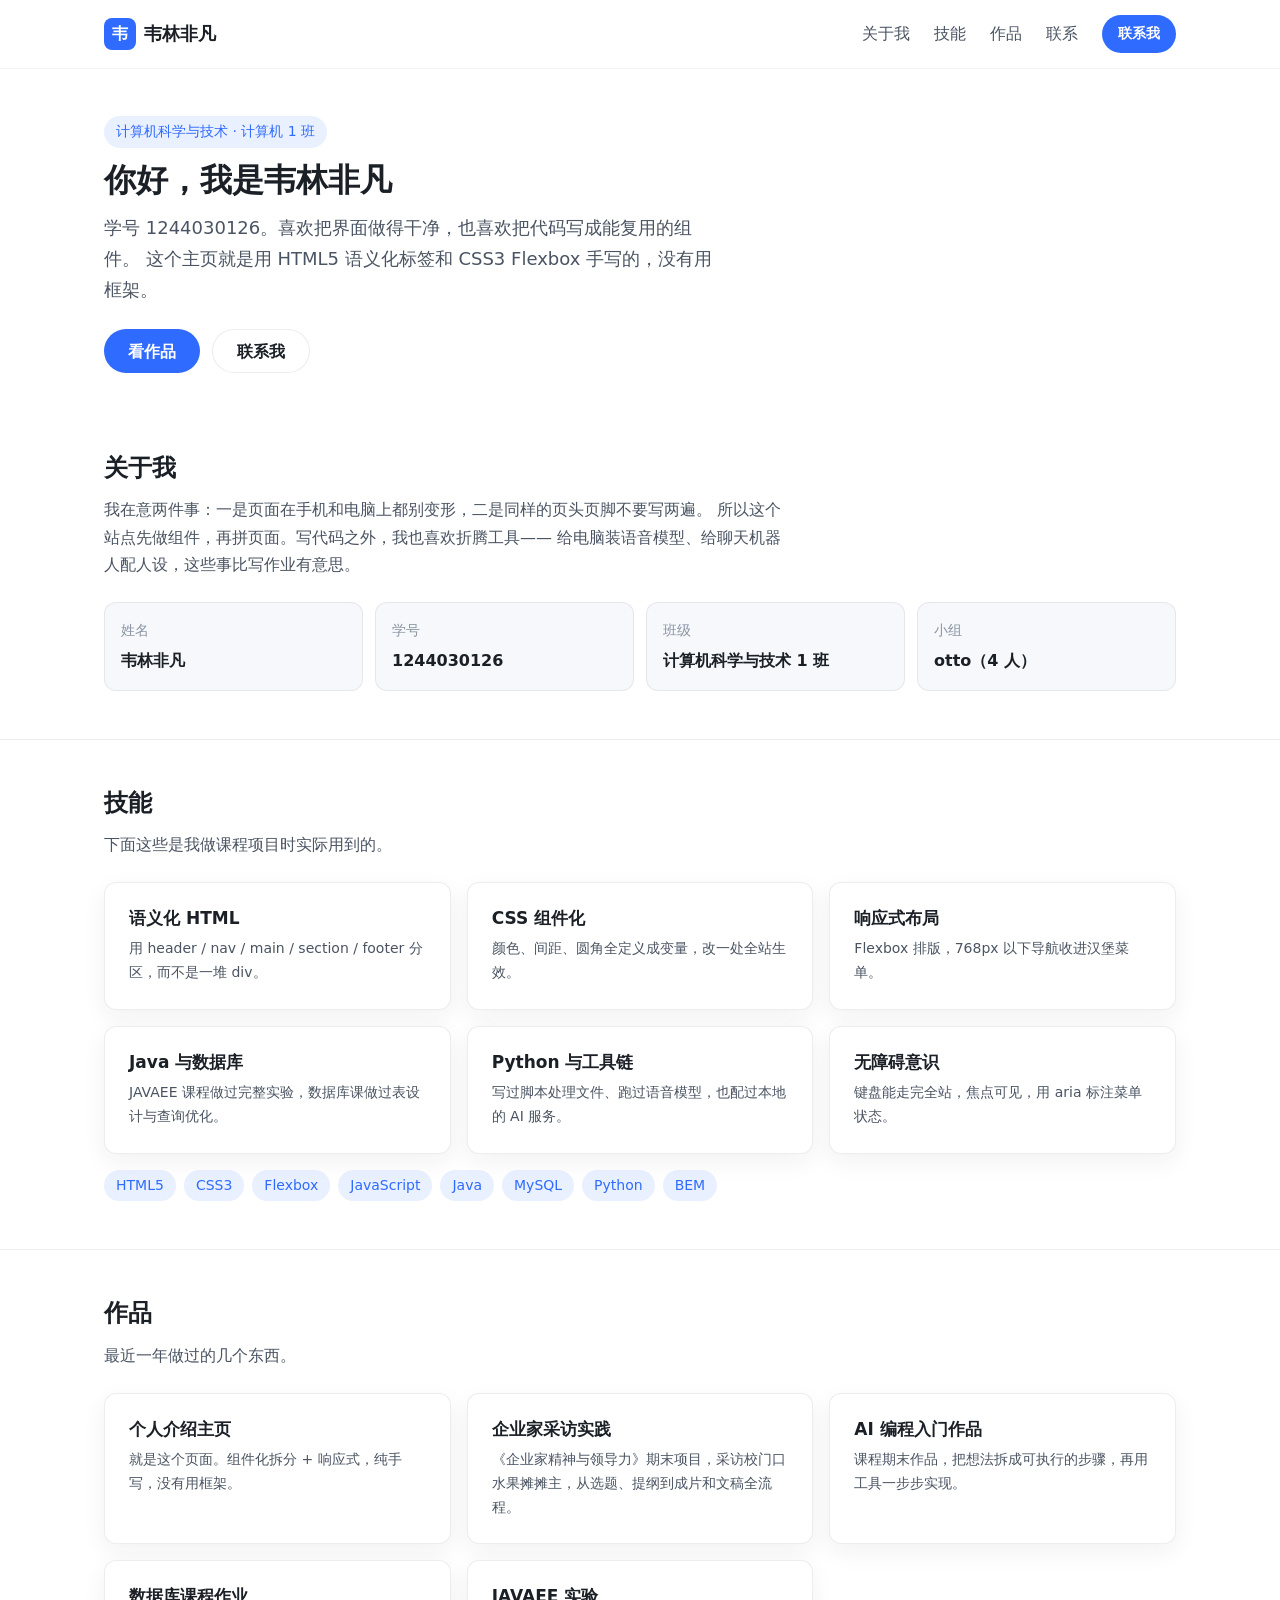
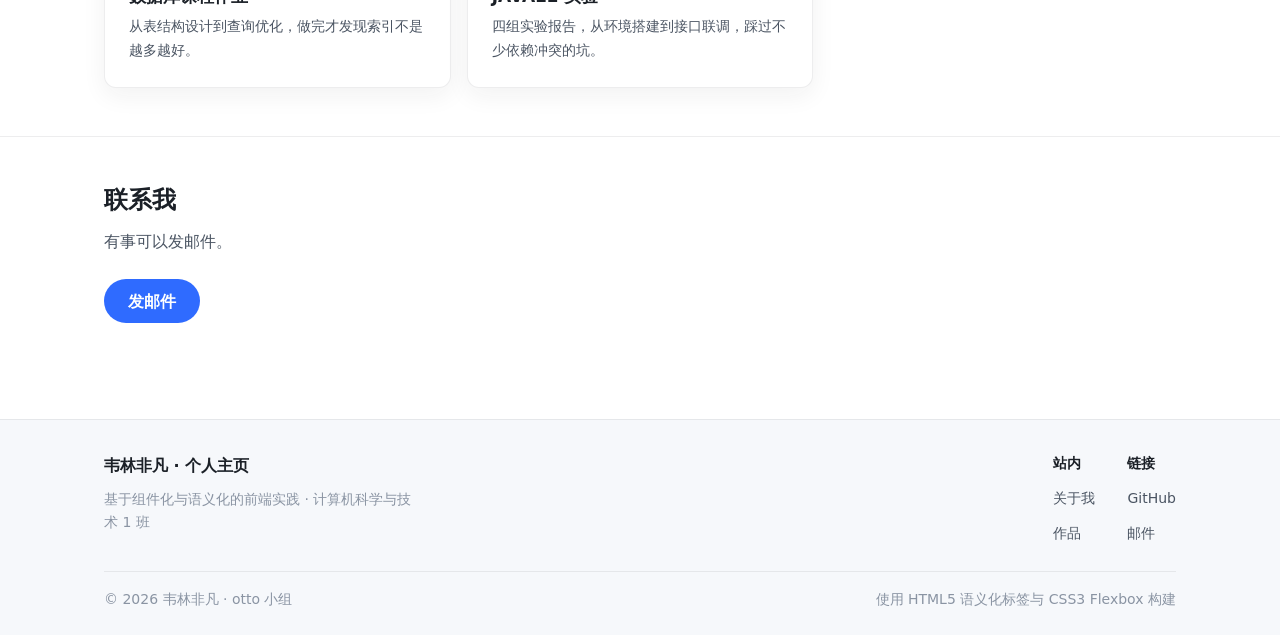
==== index.html @ 9b6e320e "feat: 个人主页组件化实现与任务三交付 - 新增 header/nav/footer 三组件，调整导航语义与 aria 状态 - 统一设计令牌（颜色/间距/圆角），组件内只引用变量 - 响应式：7" ====
<!DOCTYPE html>
<html lang="zh-CN">
<head>
  <meta charset="UTF-8">
  <meta name="viewport" content="width=device-width, initial-scale=1">
  <title>韦林非凡 · 个人主页</title>
  <meta name="description" content="韦林非凡的个人介绍主页：计算机科学与技术专业，计算机 1 班。">
  <link rel="stylesheet" href="css/common.css">

  <style>
    .section { padding: var(--space-7) 0; }
    .section + .section { border-top: 1px solid var(--color-line); }
    .section__lead { max-width: 680px; color: var(--color-body); }

    .hero { padding: var(--space-7) 0 var(--space-6); }
    .hero__eyebrow {
      display: inline-block; margin-bottom: var(--space-3);
      padding: var(--space-1) var(--space-3);
      border-radius: var(--radius-pill);
      background: var(--color-primary-soft);
      color: var(--color-primary);
      font-size: var(--text-small);
    }
    .hero__title { font-size: var(--text-h1); margin-bottom: var(--space-3); }
    .hero__desc { max-width: 620px; font-size: 18px; color: var(--color-body); }
    .hero__actions { display: flex; flex-wrap: wrap; gap: var(--space-3); margin-top: var(--space-5); }

    .btn {
      display: inline-flex; align-items: center; justify-content: center;
      height: 44px; padding: 0 var(--space-5);
      border-radius: var(--radius-pill);
      font-size: var(--text-body); font-weight: 600;
      transition: background .2s var(--ease), color .2s var(--ease);
    }
    .btn--primary { background: var(--color-primary); color: #fff; }
    .btn--primary:hover { background: var(--color-primary-dark); color: #fff; }
    .btn--ghost { border: 1px solid var(--color-line); color: var(--color-ink); background: var(--color-bg); }
    .btn--ghost:hover { border-color: var(--color-primary); color: var(--color-primary); }

    .card-grid {
      display: grid; gap: var(--space-4);
      grid-template-columns: repeat(auto-fill, minmax(260px, 1fr));
    }
    .card {
      padding: var(--space-5);
      background: var(--color-bg);
      border: 1px solid var(--color-line);
      border-radius: var(--radius-md);
      box-shadow: var(--card-shadow);
      transition: transform .2s var(--ease);
    }
    .card:hover { transform: translateY(-3px); }
    .card__title { margin: 0 0 var(--space-2); font-size: 17px; font-weight: 700; color: var(--color-ink); }
    .card__text { margin: 0; font-size: var(--text-small); color: var(--color-body); }

    .tag-list { display: flex; flex-wrap: wrap; gap: var(--space-2); margin-top: var(--space-4); }
    .tag {
      padding: var(--space-1) var(--space-3);
      border-radius: var(--radius-pill);
      background: var(--color-primary-soft);
      color: var(--color-primary);
      font-size: var(--text-small);
    }

    .info-list {
      display: grid; gap: var(--space-3);
      grid-template-columns: repeat(auto-fill, minmax(220px, 1fr));
      margin: var(--space-5) 0 0; padding: 0; list-style: none;
    }
    .info-list__item {
      padding: var(--space-4);
      border: 1px solid var(--color-line);
      border-radius: var(--radius-md);
      background: var(--color-bg-soft);
    }
    .info-list__label { display: block; font-size: var(--text-small); color: var(--color-muted); margin-bottom: var(--space-1); }
    .info-list__value { font-weight: 600; color: var(--color-ink); }
  </style>
</head>
<body>

  <a class="skip-link" href="#main">跳到主内容</a>

  <div data-include="components/header.html"></div>

  <main id="main">

    <!-- ===== 首屏 ===== -->
    <section class="hero">
      <div class="container">
        <span class="hero__eyebrow">计算机科学与技术 · 计算机 1 班</span>
        <h1 class="hero__title">你好，我是韦林非凡</h1>
        <p class="hero__desc">
          学号 1244030126。喜欢把界面做得干净，也喜欢把代码写成能复用的组件。
          这个主页就是用 HTML5 语义化标签和 CSS3 Flexbox 手写的，没有用框架。
        </p>
        <div class="hero__actions">
          <a class="btn btn--primary" href="#works">看作品</a>
          <a class="btn btn--ghost" href="#contact">联系我</a>
        </div>
      </div>
    </section>

    <!-- ===== 关于我 ===== -->
    <section class="section" id="about">
      <div class="container">
        <h2>关于我</h2>
        <p class="section__lead">
          我在意两件事：一是页面在手机和电脑上都别变形，二是同样的页头页脚不要写两遍。
          所以这个站点先做组件，再拼页面。写代码之外，我也喜欢折腾工具——
          给电脑装语音模型、给聊天机器人配人设，这些事比写作业有意思。
        </p>
        <ul class="info-list">
          <li class="info-list__item">
            <span class="info-list__label">姓名</span>
            <span class="info-list__value">韦林非凡</span>
          </li>
          <li class="info-list__item">
            <span class="info-list__label">学号</span>
            <span class="info-list__value">1244030126</span>
          </li>
          <li class="info-list__item">
            <span class="info-list__label">班级</span>
            <span class="info-list__value">计算机科学与技术 1 班</span>
          </li>
          <li class="info-list__item">
            <span class="info-list__label">小组</span>
            <span class="info-list__value">otto（4 人）</span>
          </li>
        </ul>
      </div>
    </section>

    <!-- ===== 技能 ===== -->
    <section class="section" id="skills">
      <div class="container">
        <h2>技能</h2>
        <p class="section__lead">下面这些是我做课程项目时实际用到的。</p>
        <div class="card-grid" style="margin-top: var(--space-5);">
          <article class="card">
            <h3 class="card__title">语义化 HTML</h3>
            <p class="card__text">用 header / nav / main / section / footer 分区，而不是一堆 div。</p>
          </article>
          <article class="card">
            <h3 class="card__title">CSS 组件化</h3>
            <p class="card__text">颜色、间距、圆角全定义成变量，改一处全站生效。</p>
          </article>
          <article class="card">
            <h3 class="card__title">响应式布局</h3>
            <p class="card__text">Flexbox 排版，768px 以下导航收进汉堡菜单。</p>
          </article>
          <article class="card">
            <h3 class="card__title">Java 与数据库</h3>
            <p class="card__text">JAVAEE 课程做过完整实验，数据库课做过表设计与查询优化。</p>
          </article>
          <article class="card">
            <h3 class="card__title">Python 与工具链</h3>
            <p class="card__text">写过脚本处理文件、跑过语音模型，也配过本地的 AI 服务。</p>
          </article>
          <article class="card">
            <h3 class="card__title">无障碍意识</h3>
            <p class="card__text">键盘能走完全站，焦点可见，用 aria 标注菜单状态。</p>
          </article>
        </div>
        <div class="tag-list">
          <span class="tag">HTML5</span>
          <span class="tag">CSS3</span>
          <span class="tag">Flexbox</span>
          <span class="tag">JavaScript</span>
          <span class="tag">Java</span>
          <span class="tag">MySQL</span>
          <span class="tag">Python</span>
          <span class="tag">BEM</span>
        </div>
      </div>
    </section>

    <!-- ===== 作品 ===== -->
    <section class="section" id="works">
      <div class="container">
        <h2>作品</h2>
        <p class="section__lead">最近一年做过的几个东西。</p>
        <div class="card-grid" style="margin-top: var(--space-5);">
          <article class="card">
            <h3 class="card__title">个人介绍主页</h3>
            <p class="card__text">就是这个页面。组件化拆分 + 响应式，纯手写，没有用框架。</p>
          </article>
          <article class="card">
            <h3 class="card__title">企业家采访实践</h3>
            <p class="card__text">《企业家精神与领导力》期末项目，采访校门口水果摊摊主，从选题、提纲到成片和文稿全流程。</p>
          </article>
          <article class="card">
            <h3 class="card__title">AI 编程入门作品</h3>
            <p class="card__text">课程期末作品，把想法拆成可执行的步骤，再用工具一步步实现。</p>
          </article>
          <article class="card">
            <h3 class="card__title">数据库课程作业</h3>
            <p class="card__text">从表结构设计到查询优化，做完才发现索引不是越多越好。</p>
          </article>
          <article class="card">
            <h3 class="card__title">JAVAEE 实验</h3>
            <p class="card__text">四组实验报告，从环境搭建到接口联调，踩过不少依赖冲突的坑。</p>
          </article>
        </div>
      </div>
    </section>

    <!-- ===== 联系 ===== -->
    <section class="section" id="contact">
      <div class="container">
        <h2>联系我</h2>
        <p class="section__lead">
          有事可以发邮件。
        </p>
        <div class="hero__actions">
          <a class="btn btn--primary" href="mailto:702524434@qq.com">发邮件</a>
        </div>
      </div>
    </section>

  </main>

  <div data-include="components/footer.html"></div>

  <script src="js/common.js"></script>
  <script src="js/include.js"></script>
</body>
</html>
---- css/common.css ----
/* ============================================================
   common.css —— 全站共享样式表
   个人介绍静态主页 · 任务二「组件开发与样式统一」
   规范来源：《需求洞察与架构设计说明书》5.5 设计令牌 / 7.2 CSS 组件化
   ------------------------------------------------------------
   结构：
     1. 设计令牌（:root）
     2. 基础重置与排版
     3. 布局容器
     4. 页头 site-header
     5. 导航 site-nav
     6. 页脚 site-footer
     7. 响应式（<= 768px / <= 480px）
   ============================================================ */

/* ---------- 1. 设计令牌 ---------- */
:root {
  /* 颜色 */
  --color-primary: #2F6BFF;
  --color-primary-dark: #1E52CC;
  --color-primary-soft: rgba(47, 107, 255, .10);
  --color-ink: #1B2027;
  --color-body: #4A5462;
  --color-muted: #8A94A3;
  --color-bg: #FFFFFF;
  --color-bg-soft: #F6F8FB;
  --color-line: rgba(27, 32, 39, .08);

  /* 字体：系统字体栈，零加载成本 */
  --font-sans: system-ui, -apple-system, "Segoe UI", "PingFang SC",
    "Hiragino Sans GB", "Microsoft YaHei", "Noto Sans SC", sans-serif;

  /* 字号 */
  --text-h1: 32px;
  --text-h2: 24px;
  --text-body: 16px;
  --text-small: 14px;

  /* 间距：基数 8，全部为 4 的倍数 */
  --space-1: 4px;
  --space-2: 8px;
  --space-3: 12px;
  --space-4: 16px;
  --space-5: 24px;
  --space-6: 32px;
  --space-7: 48px;

  /* 圆角 */
  --radius-sm: 8px;
  --radius-md: 12px;
  --radius-lg: 20px;
  --radius-pill: 999px;

  /* 阴影与层级 */
  --card-shadow: 0 8px 24px rgba(27, 32, 39, .06);
  --header-shadow: 0 1px 0 rgba(27, 32, 39, .06);
  --z-header: 100;
  --z-nav: 90;

  /* 尺寸 */
  --header-height: 68px;
  --container-max: 1120px;
  --ease: cubic-bezier(.4, 0, .2, 1);
}

/* ---------- 2. 基础重置与排版 ---------- */
*,
*::before,
*::after { box-sizing: border-box; }

html { -webkit-text-size-adjust: 100%; }

body {
  margin: 0;
  font-family: var(--font-sans);
  font-size: var(--text-body);
  line-height: 1.7;
  color: var(--color-body);
  background: var(--color-bg);
  -webkit-font-smoothing: antialiased;
}

body.is-nav-open { overflow: hidden; }

h1, h2, h3 {
  color: var(--color-ink);
  line-height: 1.3;
  margin: 0 0 var(--space-3);
}
h1 { font-size: var(--text-h1); }
h2 { font-size: var(--text-h2); }

p { margin: 0 0 var(--space-4); }

a {
  color: var(--color-primary);
  text-decoration: none;
  transition: color .2s var(--ease);
}
a:hover { color: var(--color-primary-dark); }

img { max-width: 100%; display: block; }

:focus-visible {
  outline: 2px solid var(--color-primary);
  outline-offset: 3px;
  border-radius: var(--radius-sm);
}

/* 跳转到主内容：键盘用户可见，鼠标用户看不见 */
.skip-link {
  position: absolute;
  left: var(--space-4);
  top: -60px;
  z-index: calc(var(--z-header) + 1);
  padding: var(--space-2) var(--space-4);
  background: var(--color-primary);
  color: #fff;
  border-radius: var(--radius-sm);
  transition: top .2s var(--ease);
}
.skip-link:focus { top: var(--space-3); color: #fff; }

/* ---------- 3. 布局容器 ---------- */
.container {
  width: 100%;
  max-width: var(--container-max);
  margin: 0 auto;
  padding: 0 var(--space-5);
}

/* ---------- 4. 页头 site-header ---------- */
.site-header {
  position: sticky;
  top: 0;
  z-index: var(--z-header);
  background: rgba(255, 255, 255, .92);
  backdrop-filter: saturate(180%) blur(12px);
  box-shadow: var(--header-shadow);
}

.site-header__inner {
  display: flex;
  align-items: center;
  justify-content: space-between;
  gap: var(--space-4);
  min-height: var(--header-height);
}

/* Logo：品牌标记 + 文字 */
.site-header__logo {
  display: inline-flex;
  align-items: center;
  gap: var(--space-2);
  font-weight: 700;
  font-size: 18px;
  color: var(--color-ink);
  flex: 0 0 auto;
}
.site-header__logo:hover { color: var(--color-primary); }

.site-header__logo-mark {
  display: grid;
  place-items: center;
  width: 32px;
  height: 32px;
  border-radius: var(--radius-sm);
  background: var(--color-primary);
  color: #fff;
  font-size: 16px;
  line-height: 1;
}

/* ---------- 5. 导航 site-nav ---------- */
.site-nav {
  display: flex;
  align-items: center;
  gap: var(--space-5);
}

.site-nav__list {
  display: flex;
  align-items: center;
  gap: var(--space-5);
  margin: 0;
  padding: 0;
  list-style: none;
}

.site-nav__link {
  position: relative;
  display: block;
  padding: var(--space-2) 0;
  color: var(--color-body);
  font-size: var(--text-body);
}
.site-nav__link::after {
  content: "";
  position: absolute;
  left: 0;
  bottom: 0;
  width: 0;
  height: 2px;
  background: var(--color-primary);
  border-radius: 2px;
  transition: width .25s var(--ease);
}
.site-nav__link:hover,
.site-nav__link:focus-visible { color: var(--color-ink); }
.site-nav__link:hover::after,
.site-nav__link:focus-visible::after { width: 100%; }

/* 当前页 */
.site-nav__link--active {
  color: var(--color-primary);
  font-weight: 600;
}
.site-nav__link--active::after { width: 100%; }

/* 导航尾部按钮（比如「联系我」） */
.site-nav__cta {
  display: inline-flex;
  align-items: center;
  height: 38px;
  padding: 0 var(--space-4);
  border-radius: var(--radius-pill);
  background: var(--color-primary);
  color: #fff;
  font-size: var(--text-small);
  font-weight: 600;
}
.site-nav__cta:hover { background: var(--color-primary-dark); color: #fff; }

/* 汉堡按钮：桌面隐藏 */
.site-header__toggle {
  display: none;
  width: 44px;
  height: 44px;
  padding: 0;
  border: 1px solid var(--color-line);
  border-radius: var(--radius-sm);
  background: var(--color-bg);
  cursor: pointer;
  align-items: center;
  justify-content: center;
}

.site-header__toggle-bar {
  position: relative;
  display: block;
  width: 20px;
  height: 2px;
  background: var(--color-ink);
  border-radius: 2px;
  transition: background .2s var(--ease);
}
.site-header__toggle-bar::before,
.site-header__toggle-bar::after {
  content: "";
  position: absolute;
  left: 0;
  width: 20px;
  height: 2px;
  background: var(--color-ink);
  border-radius: 2px;
  transition: transform .25s var(--ease), top .25s var(--ease);
}
.site-header__toggle-bar::before { top: -6px; }
.site-header__toggle-bar::after { top: 6px; }

/* 展开态：变成叉 */
.site-header__toggle[aria-expanded="true"] .site-header__toggle-bar { background: transparent; }
.site-header__toggle[aria-expanded="true"] .site-header__toggle-bar::before { top: 0; transform: rotate(45deg); }
.site-header__toggle[aria-expanded="true"] .site-header__toggle-bar::after { top: 0; transform: rotate(-45deg); }

/* ---------- 6. 页脚 site-footer ---------- */
.site-footer {
  margin-top: var(--space-7);
  padding: var(--space-6) 0 var(--space-5);
  background: var(--color-bg-soft);
  border-top: 1px solid var(--color-line);
}

.site-footer__inner {
  display: flex;
  flex-wrap: wrap;
  align-items: flex-start;
  justify-content: space-between;
  gap: var(--space-5);
}

.site-footer__brand { max-width: 320px; }
.site-footer__title {
  margin: 0 0 var(--space-2);
  font-size: var(--text-body);
  font-weight: 700;
  color: var(--color-ink);
}
.site-footer__desc {
  margin: 0;
  font-size: var(--text-small);
  color: var(--color-muted);
}

.site-footer__links {
  display: flex;
  gap: var(--space-6);
  flex-wrap: wrap;
}
.site-footer__col-title {
  margin: 0 0 var(--space-2);
  font-size: var(--text-small);
  font-weight: 600;
  color: var(--color-ink);
}
.site-footer__list {
  margin: 0;
  padding: 0;
  list-style: none;
  display: grid;
  gap: var(--space-2);
}
.site-footer__list a {
  font-size: var(--text-small);
  color: var(--color-body);
}
.site-footer__list a:hover { color: var(--color-primary); }

.site-footer__bottom {
  margin-top: var(--space-5);
  padding-top: var(--space-4);
  border-top: 1px solid var(--color-line);
  display: flex;
  flex-wrap: wrap;
  gap: var(--space-2);
  align-items: center;
  justify-content: space-between;
  font-size: var(--text-small);
  color: var(--color-muted);
}

/* ---------- 7. 响应式 ---------- */
@media (max-width: 768px) {
  :root {
    --text-h1: 26px;
    --text-h2: 20px;
    --header-height: 60px;
  }

  .container { padding: 0 var(--space-4); }

  /* 汉堡出现 */
  .site-header__toggle { display: inline-flex; }

  /* 导航变成抽屉 */
  .site-nav {
    position: fixed;
    inset: var(--header-height) 0 auto 0;
    display: block;
    padding: var(--space-4) var(--space-4) var(--space-5);
    background: var(--color-bg);
    border-top: 1px solid var(--color-line);
    box-shadow: var(--card-shadow);
    transform: translateY(-8px);
    opacity: 0;
    visibility: hidden;
    pointer-events: none;
    transition: opacity .22s var(--ease), transform .22s var(--ease), visibility .22s;
    z-index: var(--z-nav);
    max-height: calc(100vh - var(--header-height));
    overflow-y: auto;
  }

  .site-nav.is-open {
    transform: translateY(0);
    opacity: 1;
    visibility: visible;
    pointer-events: auto;
  }

  .site-nav__list {
    flex-direction: column;
    align-items: stretch;
    gap: 0;
  }

  .site-nav__item + .site-nav__item { border-top: 1px solid var(--color-line); }

  .site-nav__link {
    padding: var(--space-3) var(--space-2);
    font-size: 17px;
  }
  .site-nav__link::after { display: none; }

  .site-nav__cta {
    margin-top: var(--space-4);
    width: 100%;
    justify-content: center;
    height: 44px;
  }

  .site-footer__inner { flex-direction: column; }
  .site-footer__links { gap: var(--space-5); }
}

@media (max-width: 480px) {
  .site-footer__bottom { flex-direction: column; align-items: flex-start; }
}

/* 尊重「减少动态效果」的系统偏好 */
@media (prefers-reduced-motion: reduce) {
  *,
  *::before,
  *::after {
    animation-duration: .001ms !important;
    transition-duration: .001ms !important;
  }
}
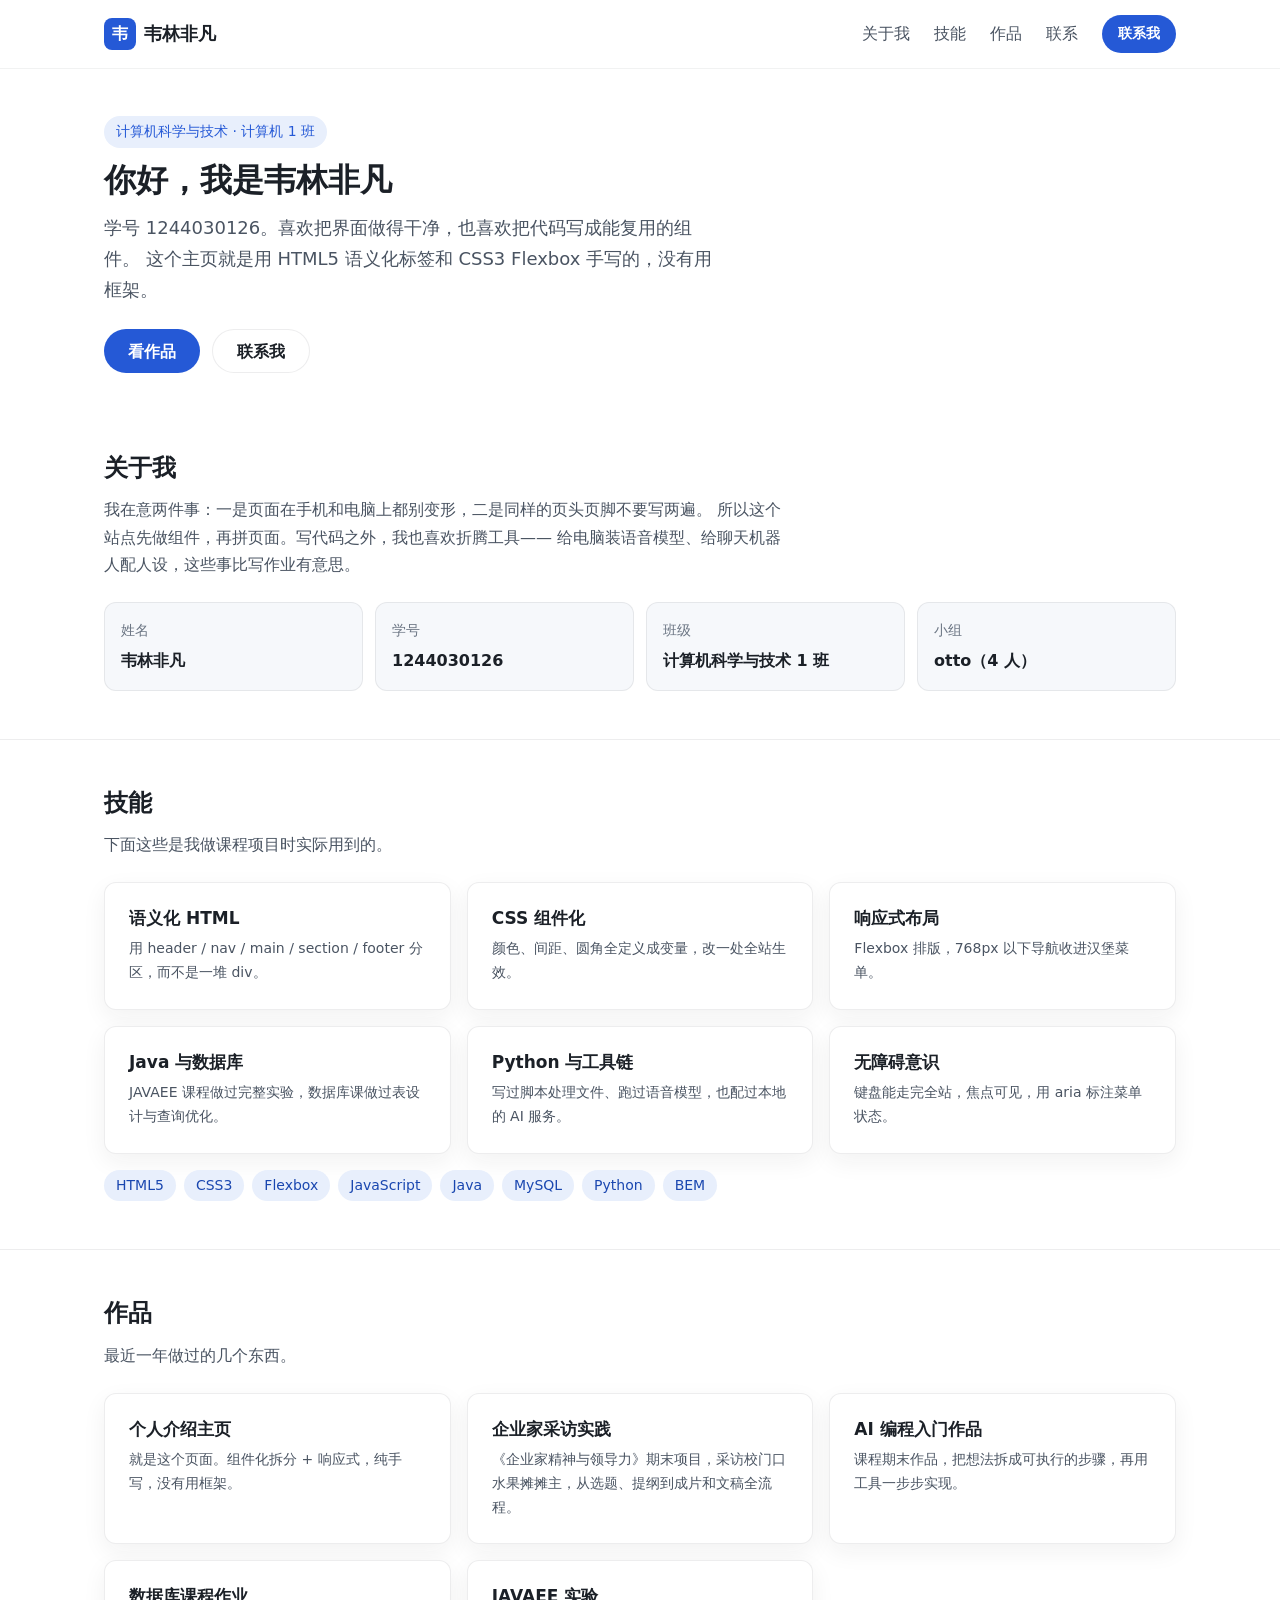
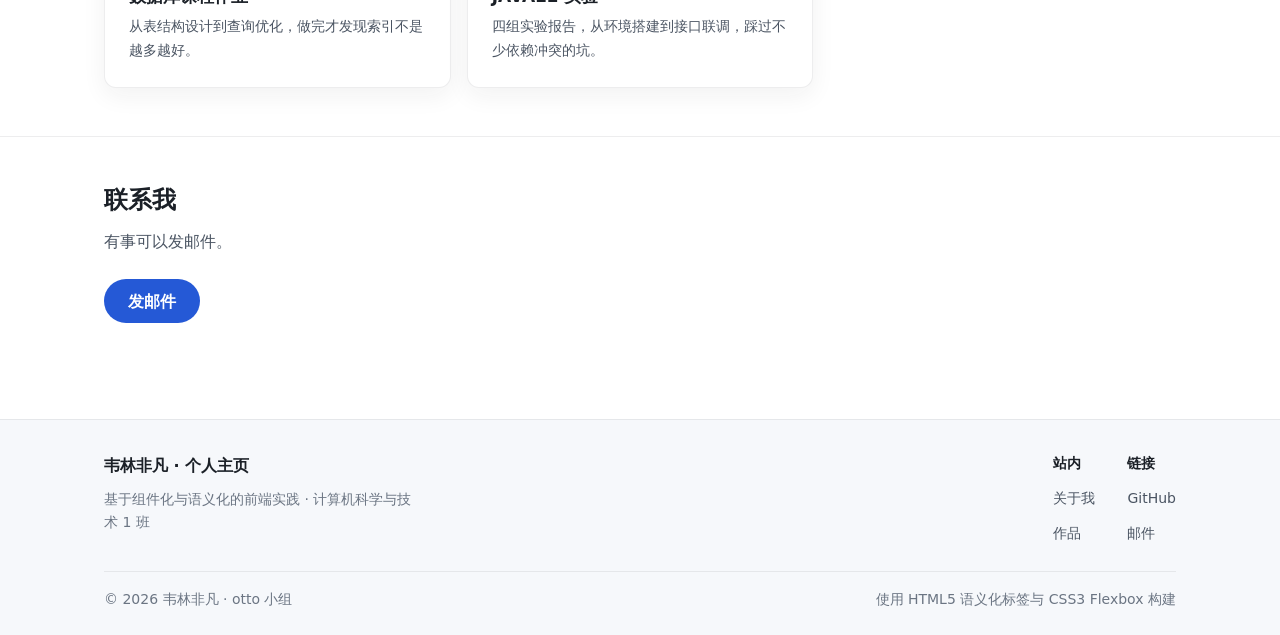
==== commit a6cfd9b6: "fix(a11y): 配色调到达 WCAG AA，弱化色与标签字加深化 - --color-muted #8A94A3 -> #6B7583 (4.67) - --color-primary #2F6" ====
--- a/index.html
+++ b/index.html
@@ -58,7 +58,7 @@
       padding: var(--space-1) var(--space-3);
       border-radius: var(--radius-pill);
       background: var(--color-primary-soft);
-      color: var(--color-primary);
+      color: var(--color-primary-dark);
       font-size: var(--text-small);
     }
 
--- a/css/common.css
+++ b/css/common.css
@@ -15,13 +15,13 @@
 
 /* ---------- 1. 设计令牌 ---------- */
 :root {
-  /* 颜色 */
-  --color-primary: #2F6BFF;
-  --color-primary-dark: #1E52CC;
-  --color-primary-soft: rgba(47, 107, 255, .10);
+  /* 颜色：全部满足 WCAG AA 对比度（正文 >= 4.5:1） */
+  --color-primary: #2559D6;
+  --color-primary-dark: #1A47B0;
+  --color-primary-soft: #E8EFFC;
   --color-ink: #1B2027;
   --color-body: #4A5462;
-  --color-muted: #8A94A3;
+  --color-muted: #6B7583;
   --color-bg: #FFFFFF;
   --color-bg-soft: #F6F8FB;
   --color-line: rgba(27, 32, 39, .08);
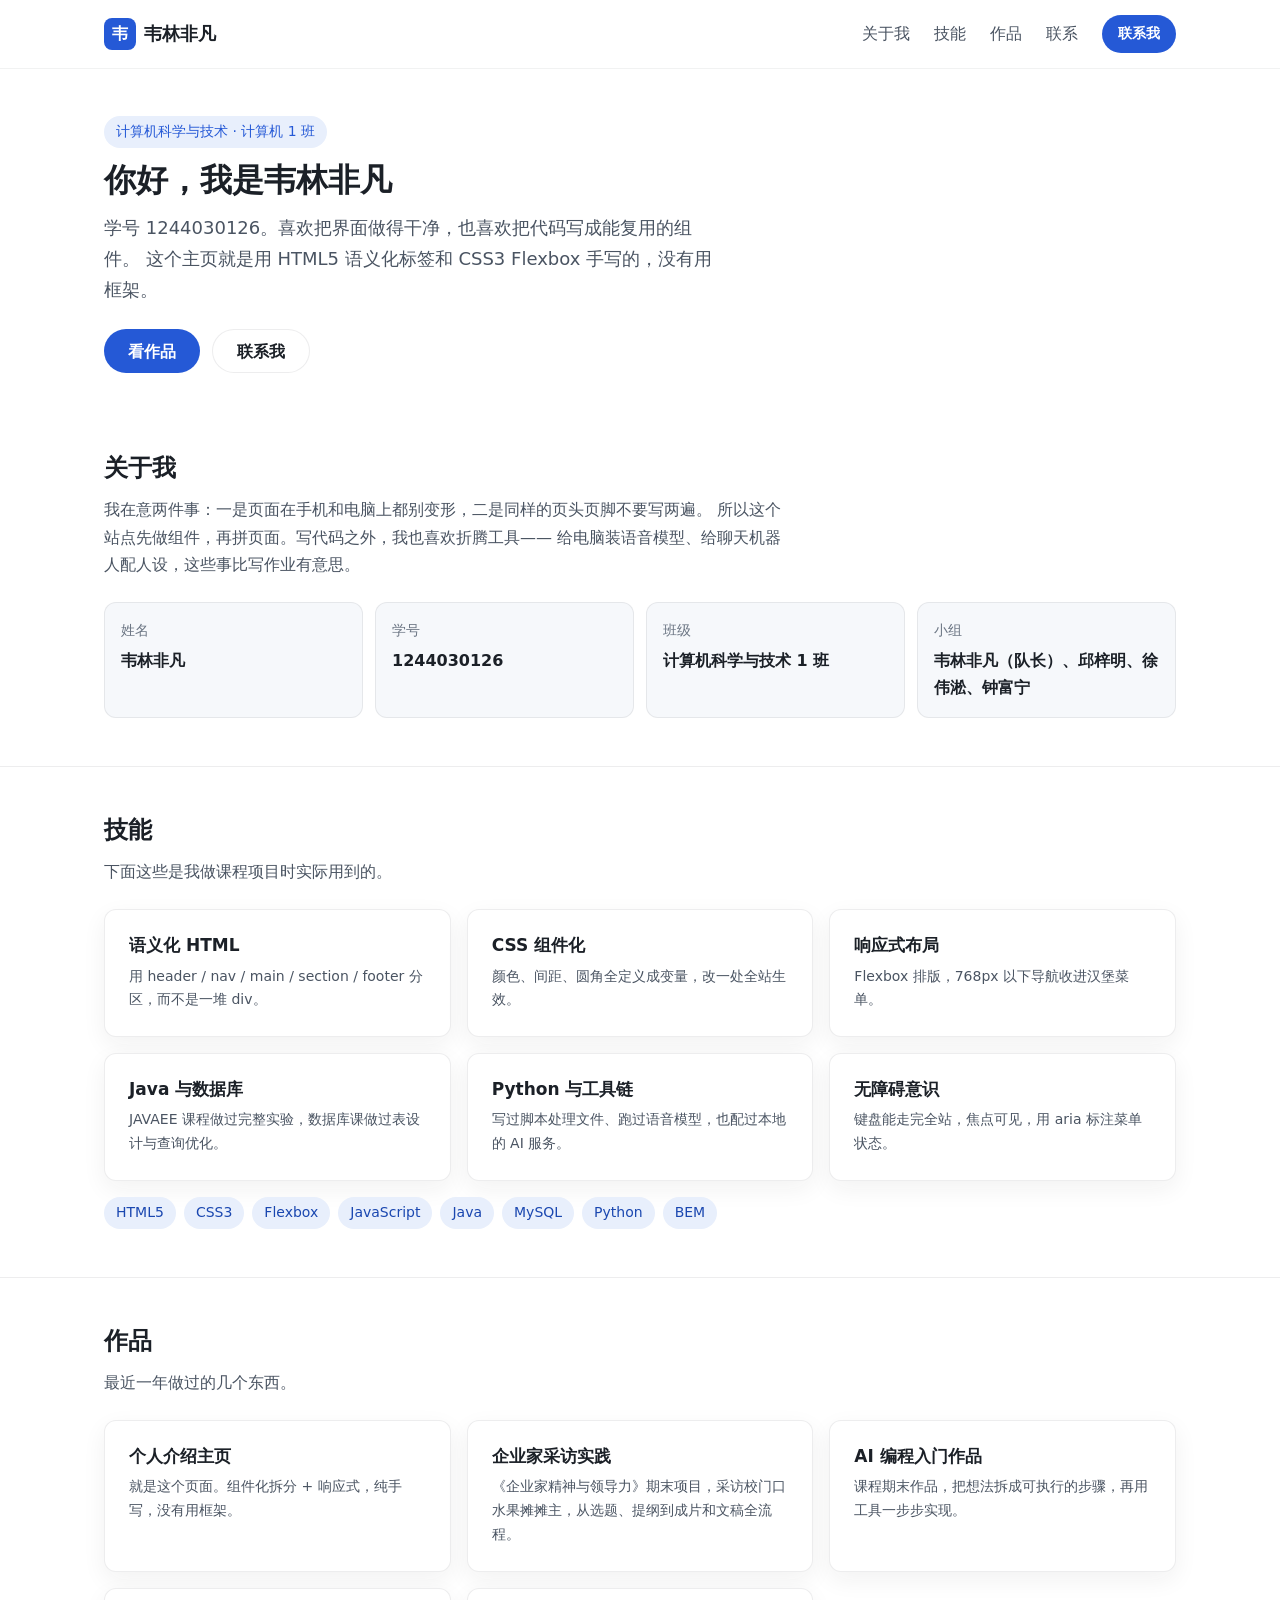
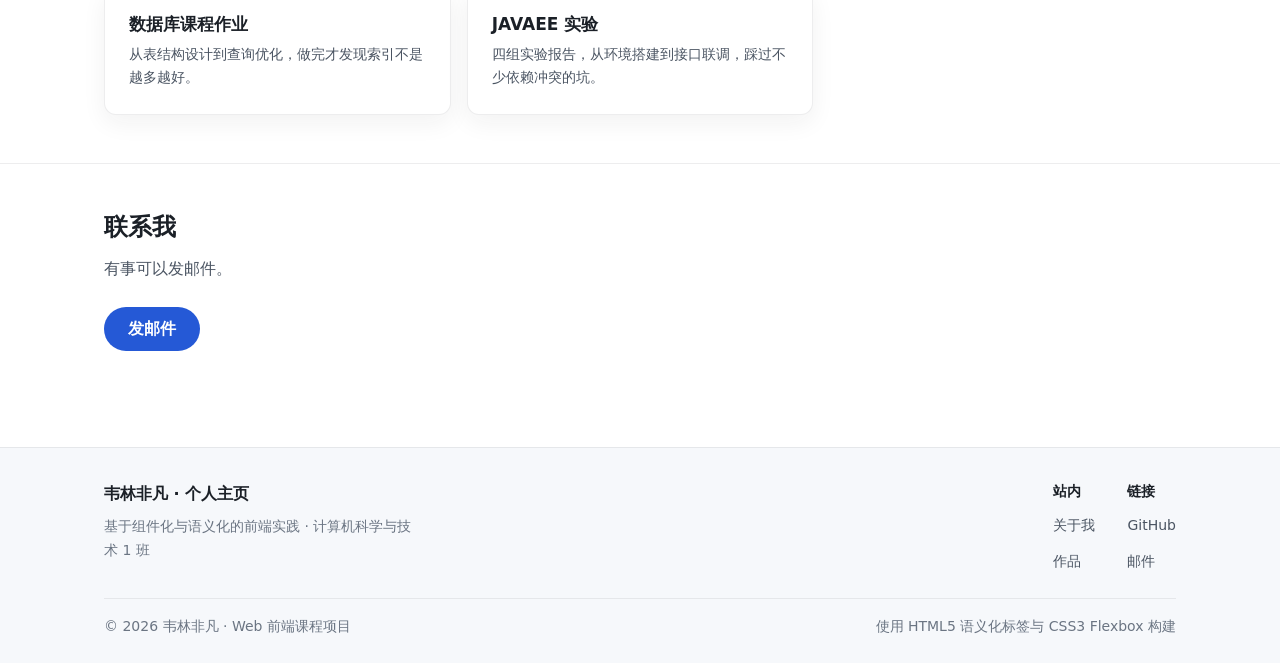
==== commit 38fd8bbd: "chore: 团队成员更正为韦林非凡（队长）、邱梓明、徐伟淞、钟富宁" ====
--- a/index.html
+++ b/index.html
@@ -125,7 +125,7 @@
           </li>
           <li class="info-list__item">
             <span class="info-list__label">小组</span>
-            <span class="info-list__value">otto（4 人）</span>
+            <span class="info-list__value">韦林非凡（队长）、邱梓明、徐伟淞、钟富宁</span>
           </li>
         </ul>
       </div>
